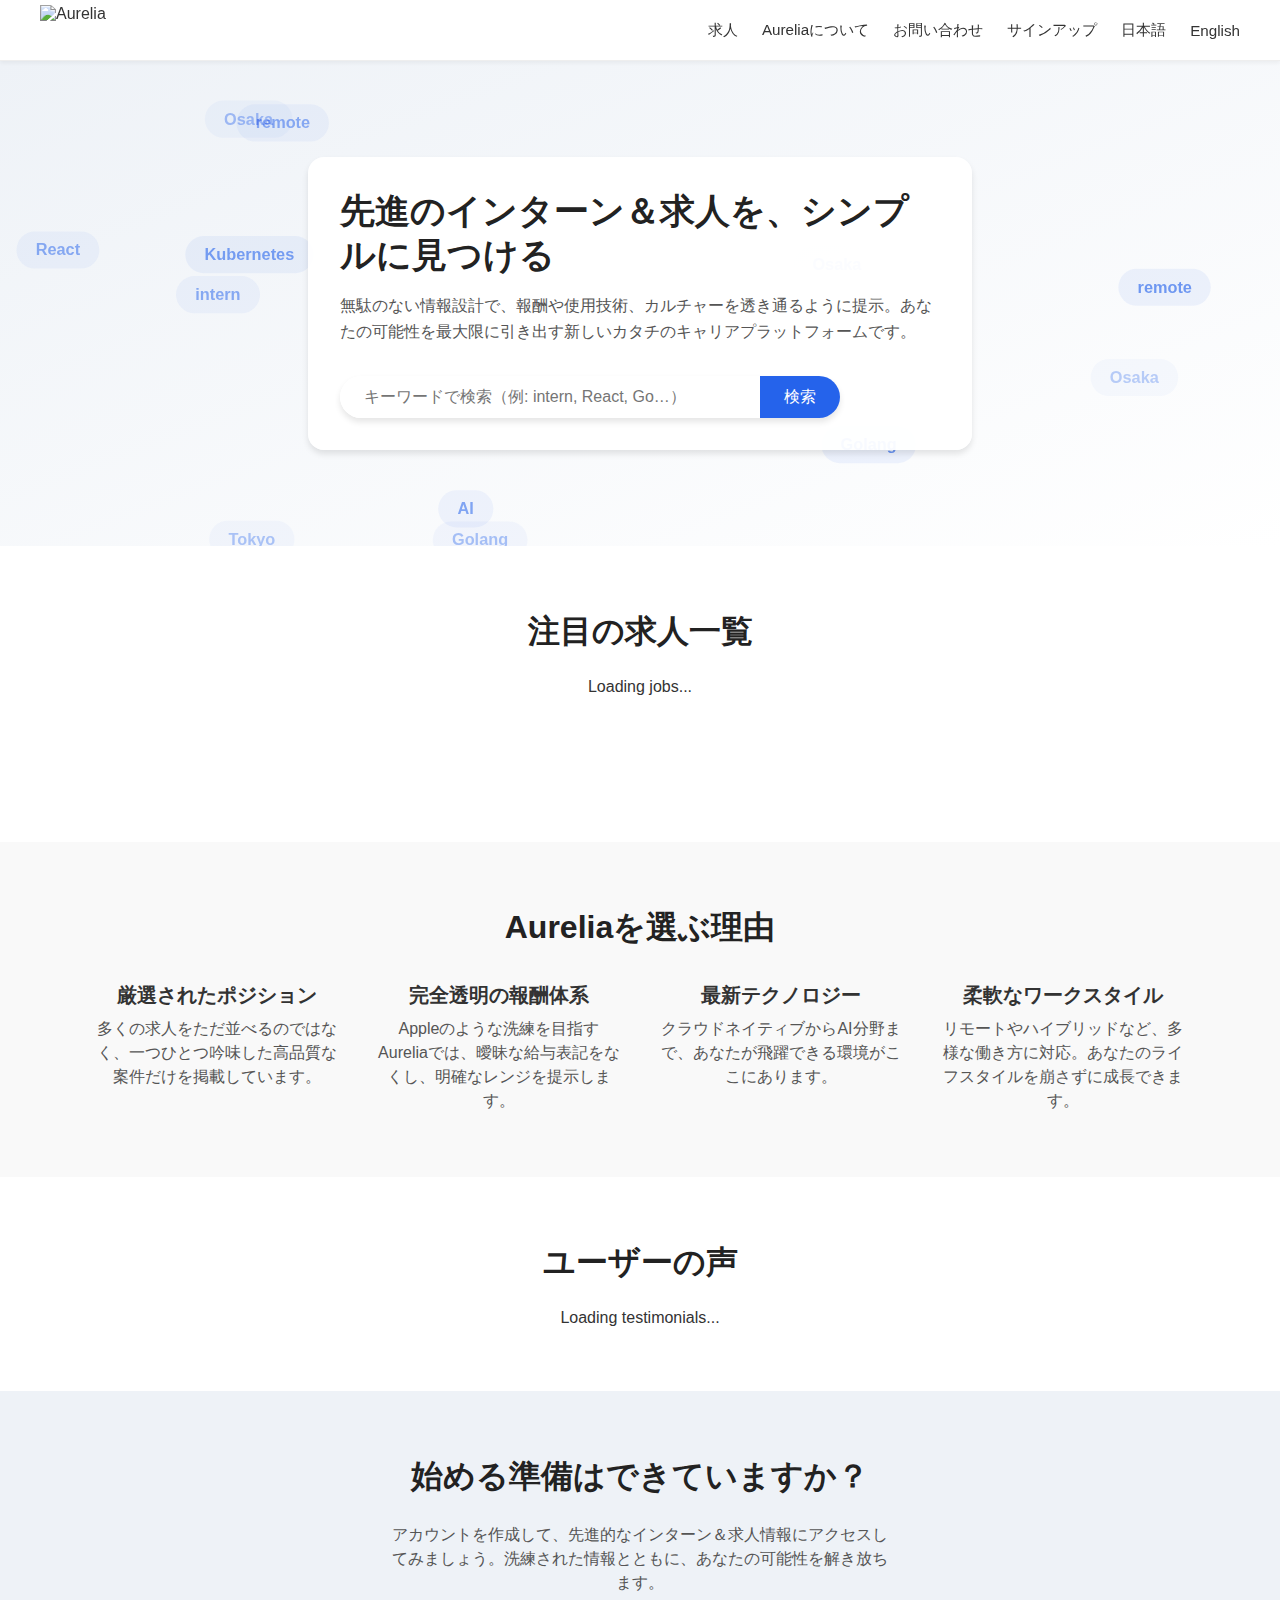
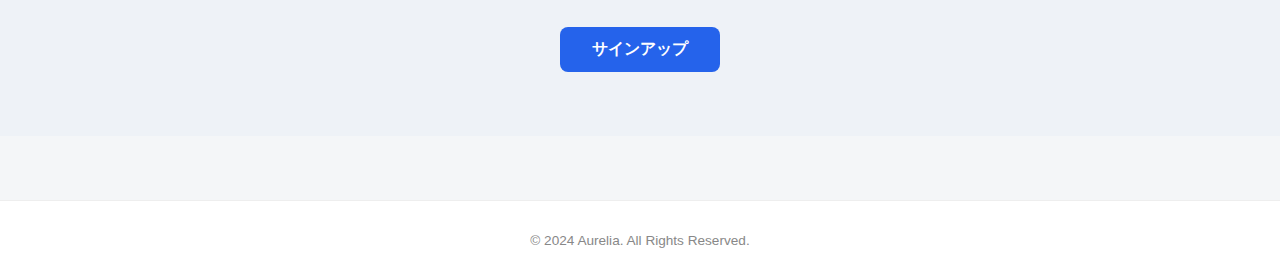
==== frontend_mock/index.html @ 220d199f "Add initial CSS, JS, and HTML files for frontend layout and functionality" ====
<!DOCTYPE html>
<html lang="ja">

<head>
  <meta charset="UTF-8" />
  <meta name="viewport" content="width=device-width, initial-scale=1.0" />
  <title>Aurelia - Tech Jobs & Internships</title>
  <style>
    body {
      margin: 0;
      font-family: 'Inter', 'Helvetica Neue', Arial, sans-serif;
      color: #333;
      background: #f4f6f8;
      overflow-x: hidden;
      position: relative;
    }

    /* Utility & Base Styles */
    a {
      color: inherit;
      text-decoration: none;
    }

    h1,
    h2,
    h3 {
      margin: 0;
    }

    p {
      margin: 0;
    }

    img {
      max-width: 100%;
      height: auto;
    }

    .container {
      max-width: 1200px;
      margin: 0 auto;
      padding: 0 1rem;
      align-items: center;
    }

    .text-center {
      text-align: center;
    }

    .mb-8 {
      margin-bottom: 2rem;
    }

    .mb-4 {
      margin-bottom: 1rem;
    }

    .mt-8 {
      margin-top: 2rem;
    }

    .mt-4 {
      margin-top: 1rem;
    }

    header {
      position: sticky;
      top: 0;
      background: #fff;
      border-bottom: 1px solid #eee;
      z-index: 50;
      box-shadow: 0 2px 4px rgba(0, 0, 0, 0.05);
    }

    .header-content {
      display: flex;
      justify-content: space-between;
      align-items: center;
      height: 60px;
    }

    .logo-section {
      display: flex;
      align-items: center;
    }

    .header-link {
      display: flex;
      align-items: center;
      text-decoration: none;
    }

    .logo {
      height: 50px;
      width: auto;
    }

    .site-name {
      font-size: 1.5rem;
      margin-left: 10px;
      color: #333;
    }

    .nav-links {
      display: flex;
      align-items: center;
    }

    .nav-links a {
      margin-left: 1.5rem;
      font-size: 0.95rem;
      font-weight: 500;
      color: #333;
      transition: color 0.3s;
    }

    .nav-links a:hover {
      color: #2563eb;
    }

    /* Hero Section */
    .hero {
      background: linear-gradient(to bottom right, #eef2f7, #ffffff);
      padding: 6rem 1rem;
      display: flex;
      flex-direction: column;
      align-items: flex-start;
      justify-content: center;
      position: relative;
      overflow: hidden;
    }

    .hero-content-box {
      background: rgba(255, 255, 255, 0.95);
      border-radius: 1rem;
      padding: 2rem;
      box-shadow: 0 4px 6px rgba(0, 0, 0, 0.1);
      position: relative;
      z-index: 10;
      max-width: 600px;
      width: 100%;
    }

    .hero-content-box h1 {
      font-size: 2.2rem;
      font-weight: 700;
      line-height: 1.25;
      color: #222;
      margin-bottom: 1rem;
    }

    .hero-content-box p {
      font-size: 1rem;
      color: #555;
      line-height: 1.6;
      margin-bottom: 2rem;
    }

    .search-bar {
      display: flex;
      border-radius: 9999px;
      overflow: hidden;
      background: #fff;
      box-shadow: 0 4px 6px rgba(0, 0, 0, 0.1);
      width: 100%;
      max-width: 500px;
    }

    .search-bar input {
      flex: 1;
      border: none;
      padding: 0.75rem 1.5rem;
      font-size: 1rem;
      outline: none;
    }

    .search-bar button {
      background: #2563eb;
      border: none;
      color: #fff;
      padding: 0 1.5rem;
      font-size: 1rem;
      cursor: pointer;
      transition: background 0.3s ease;
    }

    .search-bar button:hover {
      background: #1d4ed8;
    }

    /* Floating Keywords */
    .floating-keywords {
      position: absolute;
      top: 0;
      left: 0;
      width: 100%;
      height: 100%;
      pointer-events: none;
      overflow: hidden;
      z-index: 5;
    }

    .keyword {
      position: absolute;
      background: rgba(37, 99, 235, 0.1);
      color: #2563eb;
      padding: 0.5rem 1rem;
      border-radius: 9999px;
      font-size: 0.85rem;
      font-weight: 600;
      transition: transform 0.3s ease, opacity 0.3s ease;
      opacity: 0.4;
      mix-blend-mode: multiply;
    }

    /* Section Titles */
    .section-title {
      font-size: 2rem;
      font-weight: 700;
      margin-bottom: 1.5rem;
      color: #222;
    }

    /* Featured Jobs Section */
    .jobs-section {
      padding: 4rem 1rem;
      background: #fff;
    }

    .jobs-list {
      display: flex;
      flex-wrap: wrap;
      gap: 1.5rem;
      justify-content: center;
      min-height: 100px;
    }

    /* Job Card */
    .job-card {
      background: #f9f9f9;
      border: 1px solid #eee;
      border-radius: 0.75rem;
      padding: 1.5rem;
      width: 260px;
      /* 調整可 */
      text-align: left;
      box-shadow: 0 4px 6px rgba(0, 0, 0, 0.05);
      display: flex;
      flex-direction: column;
      transition: transform 0.3s, box-shadow 0.3s;
    }

    .job-card:hover {
      transform: translateY(-5px);
      box-shadow: 0 6px 12px rgba(0, 0, 0, 0.1);
    }

    .job-header {
      display: flex;
      align-items: center;
      margin-bottom: 1rem;
    }

    .job-logo {
      width: 48px;
      height: 48px;
      border-radius: 0.25rem;
      margin-right: 0.75rem;
    }

    .job-company {
      font-weight: 600;
      font-size: 1rem;
      color: #333;
      margin-bottom: 0.25rem;
    }

    .job-position {
      font-size: 0.9rem;
      color: #555;
      margin-bottom: 0.5rem;
    }

    .job-meta {
      font-size: 0.85rem;
      color: #666;
      margin-bottom: 0.5rem;
    }

    .job-salary {
      font-size: 0.9rem;
      font-weight: 600;
      color: #2563eb;
      margin-bottom: 1rem;
    }

    .job-tags {
      display: flex;
      flex-wrap: wrap;
      gap: 0.5rem;
      margin-bottom: 1rem;
    }

    .job-tag {
      display: inline-block;
      background: #e0e7ff;
      color: #1e3a8a;
      padding: 0.25rem 0.5rem;
      font-size: 0.75rem;
      border-radius: 0.25rem;
    }

    .job-details-btn {
      align-self: flex-start;
      background: #2563eb;
      color: #fff;
      padding: 0.5rem 1rem;
      border-radius: 0.5rem;
      font-size: 0.85rem;
      font-weight: 600;
      text-decoration: none;
      transition: background 0.3s ease;
      cursor: pointer;
    }

    .job-details-btn:hover {
      background: #1d4ed8;
    }

    /* About Section */
    .about-section {
      padding: 4rem 1rem;
      background: #f9f9f9;
    }

    .features {
      display: flex;
      flex-wrap: wrap;
      gap: 2rem;
      justify-content: center;
      margin-top: 2rem;
    }

    .feature {
      max-width: 250px;
      text-align: center;
    }

    .feature h3 {
      font-size: 1.25rem;
      font-weight: 600;
      margin-bottom: 0.5rem;
      color: #333;
    }

    .feature p {
      font-size: 1rem;
      line-height: 1.5;
      color: #555;
    }

    /* Testimonials Section */
    .testimonials-section {
      padding: 4rem 1rem;
      background: #fff;
    }

    .testimonials-list {
      display: flex;
      flex-direction: column;
      gap: 2rem;
      max-width: 700px;
      margin: 0 auto;
    }

    .testimonial {
      background: #f9f9f9;
      border: 1px solid #eee;
      border-radius: 0.75rem;
      padding: 2rem;
      box-shadow: 0 4px 6px rgba(0, 0, 0, 0.05);
      transition: box-shadow 0.3s;
    }

    .testimonial:hover {
      box-shadow: 0 6px 12px rgba(0, 0, 0, 0.1);
    }

    .testimonial p {
      font-size: 1rem;
      line-height: 1.5;
      color: #555;
      margin-bottom: 1rem;
    }

    .testimonial h4 {
      font-size: 0.95rem;
      font-weight: 600;
      color: #333;
    }

    /* CTA Section */
    .cta-section {
      padding: 4rem 1rem;
      text-align: center;
      background: #eef2f7;
    }

    .cta-section p {
      font-size: 1rem;
      color: #555;
      max-width: 500px;
      margin: 1rem auto;
      line-height: 1.5;
    }

    .cta-button {
      display: inline-block;
      background: #2563eb;
      color: #fff;
      padding: 0.75rem 2rem;
      border-radius: 0.5rem;
      font-size: 1rem;
      font-weight: 600;
      text-decoration: none;
      transition: background 0.3s ease;
      margin-top: 1rem;
    }

    .cta-button:hover {
      background: #1d4ed8;
    }

    /* Footer */
    footer {
      border-top: 1px solid #eee;
      padding: 2rem 1rem;
      text-align: center;
      font-size: 0.85rem;
      color: #888;
      background: #fff;
      margin-top: 4rem;
    }

    /* Responsive */
    @media (max-width: 768px) {
      .hero-content-box h1 {
        font-size: 1.75rem;
      }

      .hero-content-box p {
        font-size: 0.95rem;
      }

      .nav-links a {
        margin-left: 1rem;
        font-size: 0.9rem;
      }

      .features {
        flex-direction: column;
        align-items: center;
      }

      .search-bar {
        max-width: 100%;
      }

      .job-card {
        width: 100%;
        max-width: 400px;
      }
    }

    @media (max-width: 600px) {
      .nav-links a {
        margin-left: 0.75rem;
        font-size: 0.85rem;
      }

      .cta-button {
        padding: 0.6rem 1.5rem;
      }
    }
  </style>
  <!-- htmx -->
  <script src="https://unpkg.com/htmx.org@1.9.2"></script>
</head>

<body>
  <header>
    <div class="header-content container">
      <div class="logo-section">
        <a href="/" class="header-link">
          <img src="/static/horizontal_aurelia_logo.svg" alt="Aurelia" class="logo" />
        </a>
      </div>
      <nav class="nav-links">
        <!-- 下記 ID は言語切り替えスクリプトでテキスト書き換え対象 -->
        <a id="nav-jobs" href="/jobs"></a>
        <a id="nav-about" href="/about"></a>
        <a id="nav-contact" href="/contact"></a>
        <a id="nav-signup" href="/signup"></a>
        <!-- 簡易言語切り替え: JS でURLを書き換え、ページリロード -->
        <a href="javascript:void(0)" onclick="switchLang('ja')">日本語</a>
        <a href="javascript:void(0)" onclick="switchLang('en')">English</a>
      </nav>
    </div>
  </header>

  <section class="hero">
    <div class="floating-keywords" id="floating-keywords">
      <!-- キーワードはJSで動的に追加 -->
    </div>
    <div class="container">
      <div class="hero-content-box">
        <h1 id="hero-title"></h1>
        <p id="hero-desc"></p>
        <div class="search-bar">
          <input id="search-bar-input" type="text" placeholder="" />
          <button id="search-bar-button"></button>
        </div>
      </div>
    </div>
  </section>

  <section class="jobs-section" id="jobs">
    <div class="container">
      <h2 id="jobs-section-title" class="section-title text-center mb-8"></h2>
      <!-- ここでモックの求人データを読み込む想定 -->
      <div hx-get="/featured_jobs" hx-trigger="load" hx-target="#jobs-list" hx-swap="innerHTML">
        <div id="jobs-list" class="jobs-list">
          <div class="text-sm text-gray-500">Loading jobs...</div>
        </div>
      </div>
    </div>
  </section>

  <section class="about-section" id="about">
    <div class="container text-center">
      <h2 id="about-section-title" class="section-title"></h2>
      <div class="features">
        <div class="feature">
          <h3 id="feature1-title"></h3>
          <p id="feature1-desc"></p>
        </div>
        <div class="feature">
          <h3 id="feature2-title"></h3>
          <p id="feature2-desc"></p>
        </div>
        <div class="feature">
          <h3 id="feature3-title"></h3>
          <p id="feature3-desc"></p>
        </div>
        <div class="feature">
          <h3 id="feature4-title"></h3>
          <p id="feature4-desc"></p>
        </div>
      </div>
    </div>
  </section>

  <section class="testimonials-section">
    <div class="container">
      <h2 id="testimonial-section-title" class="section-title text-center mb-8"></h2>
      <div hx-get="/testimonials" hx-trigger="load" hx-target="#testimonials-list" hx-swap="innerHTML"
        class="text-center">
        <div id="testimonials-list" class="testimonials-list">
          <div class="text-sm text-gray-500">Loading testimonials...</div>
        </div>
      </div>
    </div>
  </section>

  <section class="cta-section" id="contact">
    <div class="container">
      <h2 id="cta-section-title" class="section-title"></h2>
      <p id="cta-section-desc"></p>
      <a id="cta-section-button" href="#" class="cta-button"></a>
    </div>
  </section>

  <footer>
    <span id="footer-text"></span>
  </footer>

  <!-- =========================
       Mock server responses
       ========================= -->
  <div style="display:none;">
    <!-- Featured Jobs Template (/featured_jobs) -->
    <template id="featured_jobs_template">
      <!-- 10個のモック求人カード -->
      <div class="job-card">
        <div class="job-header">
          <img class="job-logo" src="https://cdn.jsdelivr.net/gh/devicons/devicon/icons/go/go-original.svg"
            alt="Go Dev Inc." />
          <div>
            <div class="job-company">Go Dev Inc.</div>
            <div class="job-position">Backend Engineer (intern)</div>
          </div>
        </div>
        <div class="job-meta">東京 / リモート可</div>
        <div class="job-salary">年収 300〜400万円</div>
        <div class="job-tags">
          <span class="job-tag">Golang</span>
          <span class="job-tag">Docker</span>
          <span class="job-tag">REST API</span>
        </div>
        <a href="#" class="job-details-btn">View Details</a>
      </div>

      <div class="job-card">
        <div class="job-header">
          <img class="job-logo" src="https://www.vectorlogo.zone/logos/javascript/javascript-icon.svg" alt="JS Works" />
          <div>
            <div class="job-company">JS Works</div>
            <div class="job-position">Full Stack Engineer</div>
          </div>
        </div>
        <div class="job-meta">大阪 / ハイブリッド</div>
        <div class="job-salary">年収 400〜600万円</div>
        <div class="job-tags">
          <span class="job-tag">React</span>
          <span class="job-tag">Node.js</span>
          <span class="job-tag">AWS</span>
        </div>
        <a href="#" class="job-details-btn">View Details</a>
      </div>

      <div class="job-card">
        <div class="job-header">
          <img class="job-logo" src="https://www.vectorlogo.zone/logos/python/python-icon.svg" alt="PyBrains" />
          <div>
            <div class="job-company">PyBrains</div>
            <div class="job-position">Data Scientist (intern)</div>
          </div>
        </div>
        <div class="job-meta">リモートのみ</div>
        <div class="job-salary">月給 20〜30万円</div>
        <div class="job-tags">
          <span class="job-tag">Python</span>
          <span class="job-tag">Machine Learning</span>
          <span class="job-tag">SQL</span>
        </div>
        <a href="#" class="job-details-btn">View Details</a>
      </div>

      <div class="job-card">
        <div class="job-header">
          <img class="job-logo" src="https://www.vectorlogo.zone/logos/vuejs/vuejs-icon.svg" alt="Vue Frontier" />
          <div>
            <div class="job-company">Vue Frontier</div>
            <div class="job-position">Frontend Developer</div>
          </div>
        </div>
        <div class="job-meta">名古屋 / リモート応相談</div>
        <div class="job-salary">年収 350〜500万円</div>
        <div class="job-tags">
          <span class="job-tag">Vue.js</span>
          <span class="job-tag">TypeScript</span>
          <span class="job-tag">UI/UX</span>
        </div>
        <a href="#" class="job-details-btn">View Details</a>
      </div>

      <div class="job-card">
        <div class="job-header">
          <img class="job-logo" src="https://www.vectorlogo.zone/logos/kubernetes/kubernetes-icon.svg" alt="CloudOps" />
          <div>
            <div class="job-company">CloudOps</div>
            <div class="job-position">DevOps Engineer</div>
          </div>
        </div>
        <div class="job-meta">福岡 / フルリモート可</div>
        <div class="job-salary">年収 500〜800万円</div>
        <div class="job-tags">
          <span class="job-tag">Kubernetes</span>
          <span class="job-tag">CI/CD</span>
          <span class="job-tag">GCP</span>
        </div>
        <a href="#" class="job-details-btn">View Details</a>
      </div>

      <!-- 追加の5つ -->
      <div class="job-card">
        <div class="job-header">
          <img class="job-logo" src="https://www.vectorlogo.zone/logos/apple/apple-icon.svg" alt="Apple Seeds" />
          <div>
            <div class="job-company">Apple Seeds</div>
            <div class="job-position">Mobile App Developer (intern)</div>
          </div>
        </div>
        <div class="job-meta">東京 / ハイブリッド</div>
        <div class="job-salary">月給 25〜35万円</div>
        <div class="job-tags">
          <span class="job-tag">Swift</span>
          <span class="job-tag">iOS</span>
          <span class="job-tag">UI/UX</span>
        </div>
        <a href="#" class="job-details-btn">View Details</a>
      </div>

      <div class="job-card">
        <div class="job-header">
          <img class="job-logo" src="https://www.vectorlogo.zone/logos/amazon_aws/amazon_aws-icon.svg"
            alt="LambdaSoft" />
          <div>
            <div class="job-company">LambdaSoft</div>
            <div class="job-position">Serverless Engineer</div>
          </div>
        </div>
        <div class="job-meta">札幌 / リモート応相談</div>
        <div class="job-salary">年収 400〜700万円</div>
        <div class="job-tags">
          <span class="job-tag">AWS Lambda</span>
          <span class="job-tag">Node.js</span>
          <span class="job-tag">DynamoDB</span>
        </div>
        <a href="#" class="job-details-btn">View Details</a>
      </div>

      <div class="job-card">
        <div class="job-header">
          <img class="job-logo" src="https://www.vectorlogo.zone/logos/mongodb/mongodb-icon.svg" alt="DataNest" />
          <div>
            <div class="job-company">DataNest</div>
            <div class="job-position">Database Administrator (intern)</div>
          </div>
        </div>
        <div class="job-meta">リモートのみ</div>
        <div class="job-salary">月給 18〜28万円</div>
        <div class="job-tags">
          <span class="job-tag">MongoDB</span>
          <span class="job-tag">Database</span>
          <span class="job-tag">Performance Tuning</span>
        </div>
        <a href="#" class="job-details-btn">View Details</a>
      </div>

      <div class="job-card">
        <div class="job-header">
          <img class="job-logo" src="https://www.vectorlogo.zone/logos/djangoproject/djangoproject-icon.svg"
            alt="Django Express" />
          <div>
            <div class="job-company">Django Express</div>
            <div class="job-position">Full Stack Engineer (intern)</div>
          </div>
        </div>
        <div class="job-meta">横浜 / リモート可</div>
        <div class="job-salary">月給 22〜32万円</div>
        <div class="job-tags">
          <span class="job-tag">Django</span>
          <span class="job-tag">Python</span>
          <span class="job-tag">SQL</span>
        </div>
        <a href="#" class="job-details-btn">View Details</a>
      </div>

      <div class="job-card">
        <div class="job-header">
          <img class="job-logo" src="https://www.vectorlogo.zone/logos/reactjs/reactjs-icon.svg" alt="React Corp" />
          <div>
            <div class="job-company">React Corp</div>
            <div class="job-position">Frontend Engineer</div>
          </div>
        </div>
        <div class="job-meta">神戸 / リモート可</div>
        <div class="job-salary">年収 450〜650万円</div>
        <div class="job-tags">
          <span class="job-tag">React</span>
          <span class="job-tag">TypeScript</span>
          <span class="job-tag">UI/UX</span>
        </div>
        <a href="#" class="job-details-btn">View Details</a>
      </div>
    </template>

    <!-- Testimonials Template (/testimonials) -->
    <template id="testimonials_template">
      <div class="testimonial">
        <p>“Aurelia connected me with a company that truly values engineers. No hidden details, just clarity. I love
          it.”</p>
        <h4>— A. Watanabe, intern</h4>
      </div>
      <div class="testimonial">
        <p>“This platform is so refreshing. Salary ranges, skill demands—everything is transparent and concise.”</p>
        <h4>— M. Hashimoto, Full Stack Dev</h4>
      </div>
    </template>
  </div>

  <!-- =========================
       Floating Keywords Script
       ========================= -->
  <script>
    document.addEventListener('DOMContentLoaded', () => {
      const keywords = [
        "Tokyo", "Osaka", "remote", "React", "Golang",
        "Python", "Kubernetes", "AI", "cloud", "AWS",
        "intern", "full-time"
      ];
      const floatingKeywordsContainer = document.getElementById('floating-keywords');
      const numKeywords = 12; // Number of floating keywords
      const keywordElements = [];

      // Create keyword elements
      for (let i = 0; i < numKeywords; i++) {
        const keyword = keywords[Math.floor(Math.random() * keywords.length)];
        const elem = document.createElement('div');
        elem.classList.add('keyword');
        elem.textContent = keyword;
        floatingKeywordsContainer.appendChild(elem);
        keywordElements.push(elem);
      }

      // Initialize positions
      keywordElements.forEach(elem => {
        elem.style.top = `${Math.random() * 100}%`;
        elem.style.left = `${Math.random() * 100}%`;
        elem.style.opacity = 0.4;
      });

      let mouseX = window.innerWidth / 2;
      let mouseY = window.innerHeight / 2;

      document.addEventListener('mousemove', (e) => {
        mouseX = e.clientX;
        mouseY = e.clientY;
      });

      function animate() {
        keywordElements.forEach((elem, index) => {
          const speed = (index + 1) * 0.7;
          const targetX = mouseX + (Math.random() - 0.5) * 150;
          const targetY = mouseY + (Math.random() - 0.5) * 150;
          const currentX = parseFloat(elem.style.left);
          const currentY = parseFloat(elem.style.top);
          const newX = currentX + (targetX / window.innerWidth * 100 - currentX) * 0.05 * speed;
          const newY = currentY + (targetY / window.innerHeight * 100 - currentY) * 0.05 * speed;

          elem.style.transform = `translate(${newX}%, ${newY}%) scale(1.2)`;
          elem.style.opacity = 0.3 + Math.random() * 0.4;
        });
        requestAnimationFrame(animate);
      }

      animate();
    });
  </script>

  <!-- =========================
       htmx Mock Response Script
       ========================= -->
  <script>
    document.addEventListener('htmx:afterRequest', (e) => {
      const url = e.detail.requestConfig.path;
      if (url === '/featured_jobs') {
        e.detail.target.innerHTML = document.querySelector('#featured_jobs_template').innerHTML;
      }
      if (url === '/testimonials') {
        e.detail.target.innerHTML = document.querySelector('#testimonials_template').innerHTML;
      }
    });
  </script>

  <!-- =========================
       Language Toggle Script
       ========================= -->
  <script>
    // 簡易的に日本語と英語の文言を用意
    const translations = {
      ja: {
        nav_jobs: "求人",
        nav_about: "Aureliaについて",
        nav_contact: "お問い合わせ",
        nav_signup: "サインアップ",

        hero_title: "先進のインターン＆求人を、シンプルに見つける",
        hero_desc: "無駄のない情報設計で、報酬や使用技術、カルチャーを透き通るように提示。あなたの可能性を最大限に引き出す新しいカタチのキャリアプラットフォームです。",
        search_placeholder: "キーワードで検索（例: intern, React, Go…）",
        search_button: "検索",

        jobs_section_title: "注目の求人一覧",

        about_section_title: "Aureliaを選ぶ理由",
        feature1_title: "厳選されたポジション",
        feature1_desc: "多くの求人をただ並べるのではなく、一つひとつ吟味した高品質な案件だけを掲載しています。",
        feature2_title: "完全透明の報酬体系",
        feature2_desc: "Appleのような洗練を目指すAureliaでは、曖昧な給与表記をなくし、明確なレンジを提示します。",
        feature3_title: "最新テクノロジー",
        feature3_desc: "クラウドネイティブからAI分野まで、あなたが飛躍できる環境がここにあります。",
        feature4_title: "柔軟なワークスタイル",
        feature4_desc: "リモートやハイブリッドなど、多様な働き方に対応。あなたのライフスタイルを崩さずに成長できます。",

        testimonial_section_title: "ユーザーの声",

        cta_section_title: "始める準備はできていますか？",
        cta_section_desc: "アカウントを作成して、先進的なインターン＆求人情報にアクセスしてみましょう。洗練された情報とともに、あなたの可能性を解き放ちます。",
        cta_section_button: "サインアップ",

        footer_text: "© 2024 Aurelia. All Rights Reserved."
      },

      en: {
        nav_jobs: "Jobs",
        nav_about: "About Aurelia",
        nav_contact: "Contact",
        nav_signup: "Sign Up",

        hero_title: "Discover Premier Internships & Jobs Effortlessly",
        hero_desc: "Experience a polished platform that showcases compensation, tech stacks, and culture with absolute clarity—unlock your true potential with Aurelia.",
        search_placeholder: "Search by keyword (e.g. intern, React, Go...)",
        search_button: "Search",

        jobs_section_title: "Featured Job Postings",

        about_section_title: "Why Choose Aurelia",
        feature1_title: "Handpicked Positions",
        feature1_desc: "We don't just pile up listings; we carefully curate high-quality roles that matter for engineers.",
        feature2_title: "Transparent Pay Ranges",
        feature2_desc: "We value clarity—no vague numbers, just honest salary info so you can plan your next move confidently.",
        feature3_title: "Cutting-Edge Tech",
        feature3_desc: "From cloud-native to AI, explore opportunities where you can truly excel in the latest technologies.",
        feature4_title: "Flexible Workstyles",
        feature4_desc: "Remote, hybrid, or on-site—Aurelia supports the lifestyle you choose without compromising growth.",

        testimonial_section_title: "What Our Users Say",

        cta_section_title: "Ready to Begin?",
        cta_section_desc: "Create an account and tap into pioneering internships & jobs that open new doors. Experience streamlined info that empowers your career leap.",
        cta_section_button: "Sign Up",

        footer_text: "© 2024 Aurelia. All Rights Reserved."
      }
    };

    // 言語切り替え処理
    function applyTranslations(lang) {
      const t = translations[lang] || translations.ja;

      // Header Nav
      document.getElementById('nav-jobs').textContent = t.nav_jobs;
      document.getElementById('nav-about').textContent = t.nav_about;
      document.getElementById('nav-contact').textContent = t.nav_contact;
      document.getElementById('nav-signup').textContent = t.nav_signup;

      // Hero
      document.getElementById('hero-title').textContent = t.hero_title;
      document.getElementById('hero-desc').textContent = t.hero_desc;
      document.getElementById('search-bar-input').placeholder = t.search_placeholder;
      document.getElementById('search-bar-button').textContent = t.search_button;

      // Jobs
      document.getElementById('jobs-section-title').textContent = t.jobs_section_title;

      // About
      document.getElementById('about-section-title').textContent = t.about_section_title;
      document.getElementById('feature1-title').textContent = t.feature1_title;
      document.getElementById('feature1-desc').textContent = t.feature1_desc;
      document.getElementById('feature2-title').textContent = t.feature2_title;
      document.getElementById('feature2-desc').textContent = t.feature2_desc;
      document.getElementById('feature3-title').textContent = t.feature3_title;
      document.getElementById('feature3-desc').textContent = t.feature3_desc;
      document.getElementById('feature4-title').textContent = t.feature4_title;
      document.getElementById('feature4-desc').textContent = t.feature4_desc;

      // Testimonials
      document.getElementById('testimonial-section-title').textContent = t.testimonial_section_title;

      // CTA
      document.getElementById('cta-section-title').textContent = t.cta_section_title;
      document.getElementById('cta-section-desc').textContent = t.cta_section_desc;
      document.getElementById('cta-section-button').textContent = t.cta_section_button;

      // Footer
      document.getElementById('footer-text').textContent = t.footer_text;
    }

    // URLパラメータから lang を取得し、未指定なら ja
    function getLangFromQuery() {
      const params = new URLSearchParams(window.location.search);
      return params.get('lang') || 'ja';
    }

    // 言語スイッチャ
    function switchLang(lang) {
      const url = new URL(window.location);
      url.searchParams.set('lang', lang);
      window.location = url.toString(); // 再読み込み
    }

    document.addEventListener('DOMContentLoaded', () => {
      const currentLang = getLangFromQuery();
      applyTranslations(currentLang);
    });
  </script>
</body>

</html>
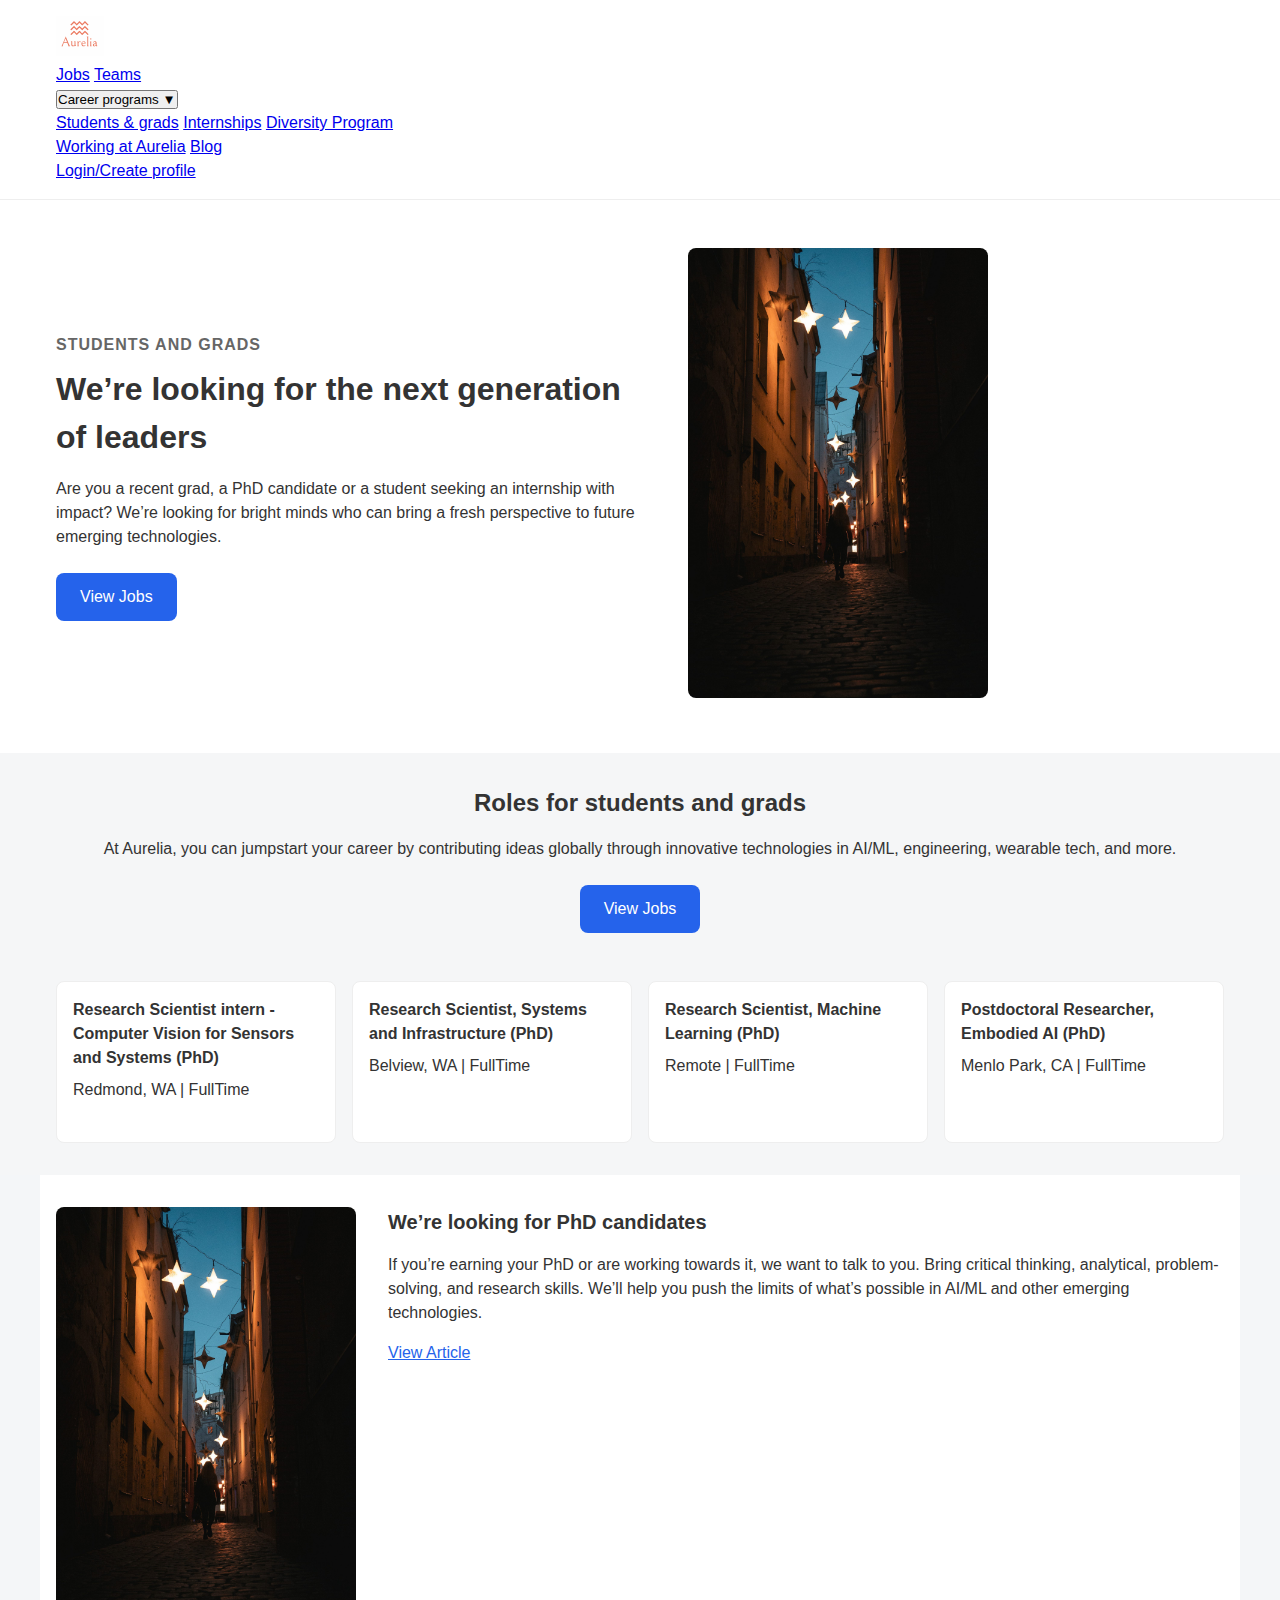
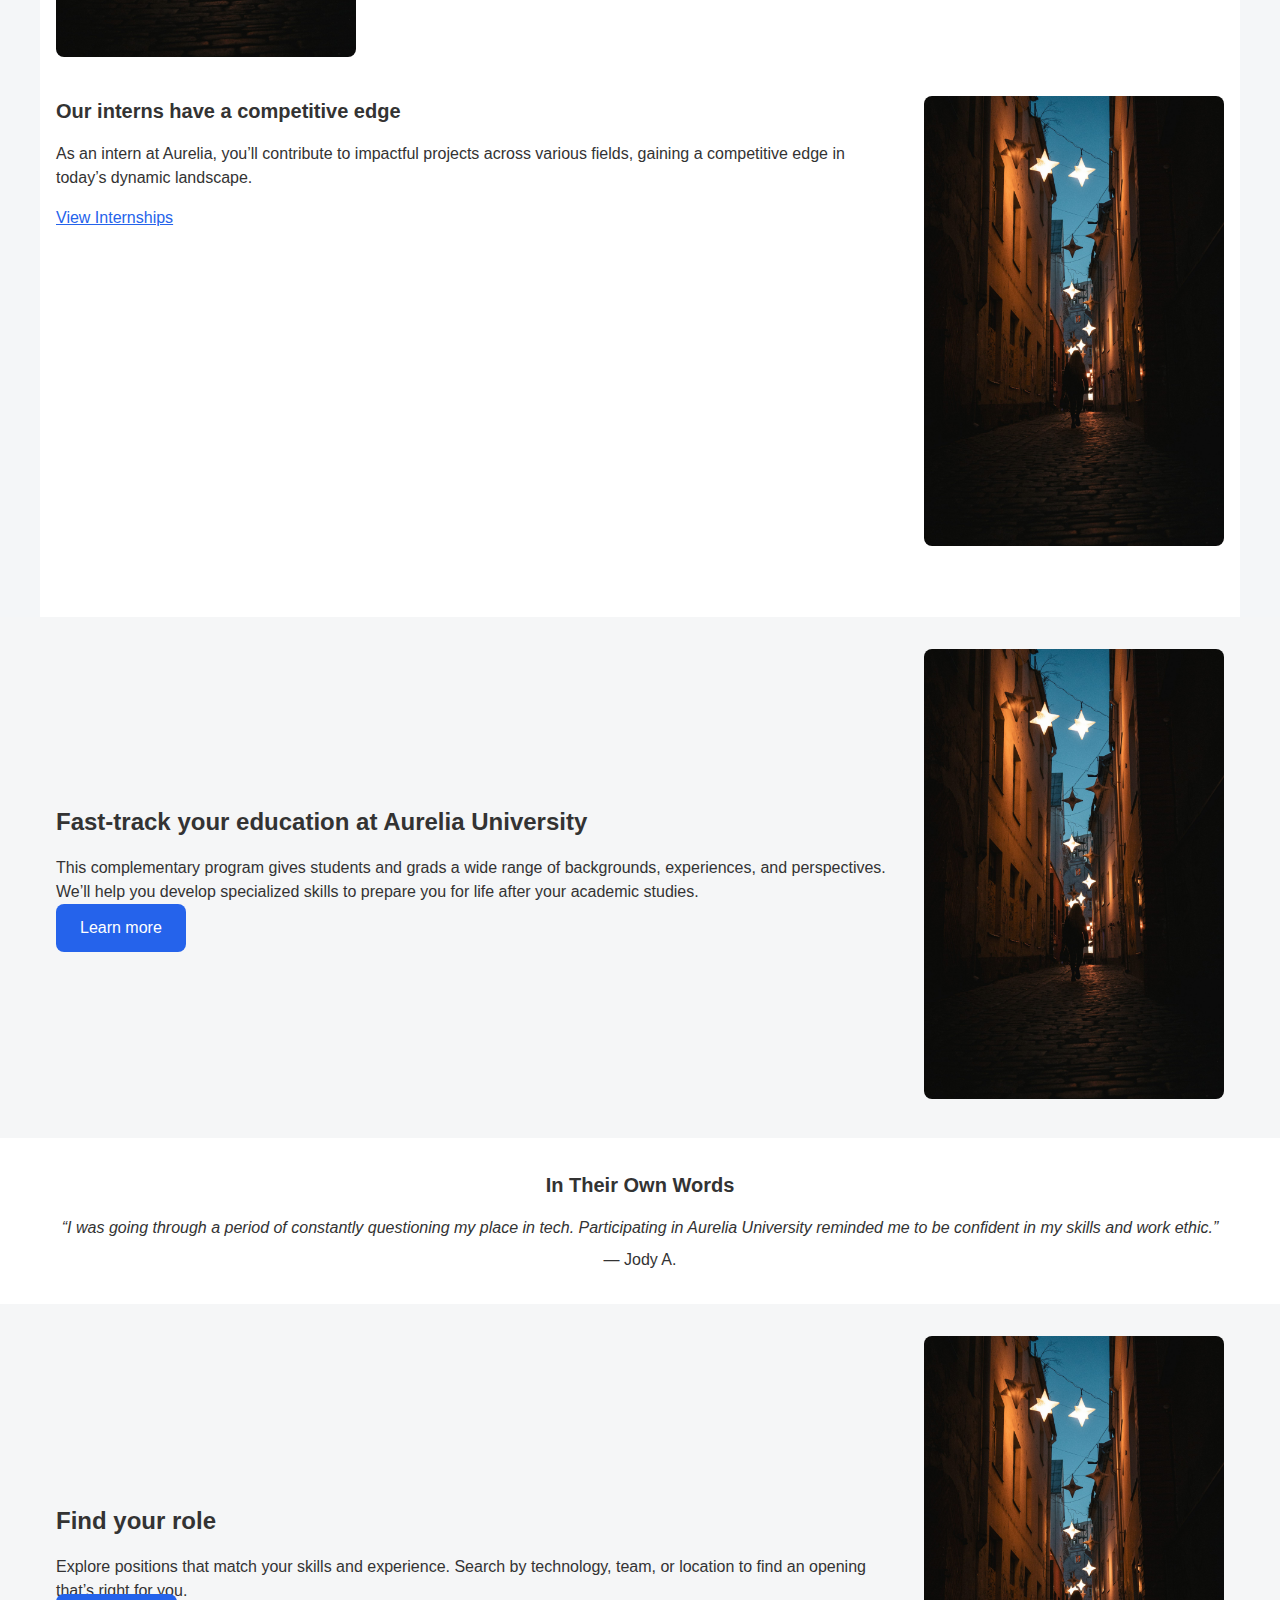
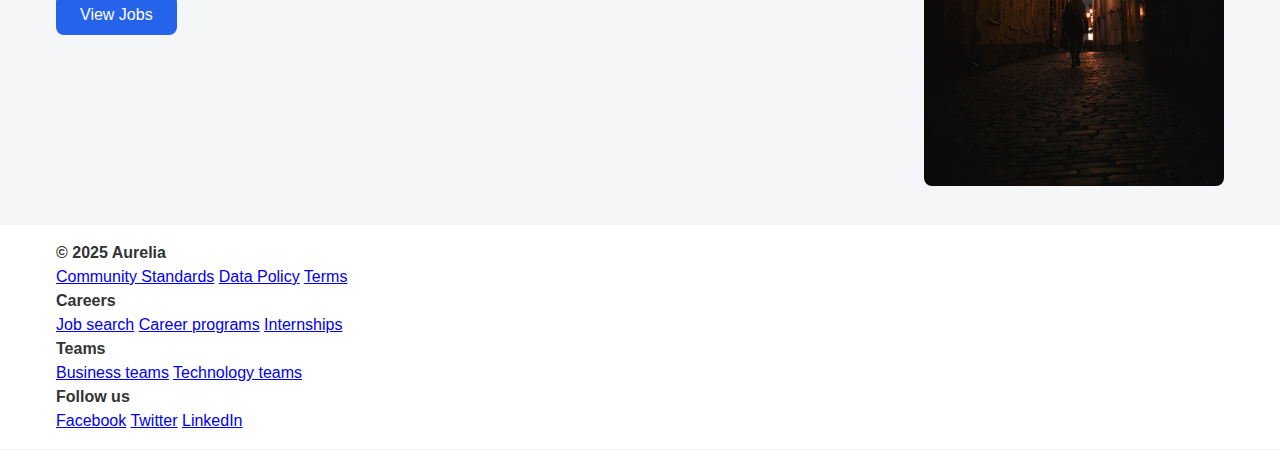
==== commit bbf1bb5d: "uhhh" ====
--- a/frontend_mock/index.html
+++ b/frontend_mock/index.html
@@ -3,998 +3,205 @@
 
 <head>
   <meta charset="UTF-8" />
+  <title>Aurelia - Home</title>
   <meta name="viewport" content="width=device-width, initial-scale=1.0" />
-  <title>Aurelia - Tech Jobs & Internships</title>
-  <style>
-    body {
-      margin: 0;
-      font-family: 'Inter', 'Helvetica Neue', Arial, sans-serif;
-      color: #333;
-      background: #f4f6f8;
-      overflow-x: hidden;
-      position: relative;
-    }
-
-    /* Utility & Base Styles */
-    a {
-      color: inherit;
-      text-decoration: none;
-    }
-
-    h1,
-    h2,
-    h3 {
-      margin: 0;
-    }
-
-    p {
-      margin: 0;
-    }
-
-    img {
-      max-width: 100%;
-      height: auto;
-    }
-
-    .container {
-      max-width: 1200px;
-      margin: 0 auto;
-      padding: 0 1rem;
-      align-items: center;
-    }
-
-    .text-center {
-      text-align: center;
-    }
-
-    .mb-8 {
-      margin-bottom: 2rem;
-    }
-
-    .mb-4 {
-      margin-bottom: 1rem;
-    }
-
-    .mt-8 {
-      margin-top: 2rem;
-    }
-
-    .mt-4 {
-      margin-top: 1rem;
-    }
-
-    header {
-      position: sticky;
-      top: 0;
-      background: #fff;
-      border-bottom: 1px solid #eee;
-      z-index: 50;
-      box-shadow: 0 2px 4px rgba(0, 0, 0, 0.05);
-    }
-
-    .header-content {
-      display: flex;
-      justify-content: space-between;
-      align-items: center;
-      height: 60px;
-    }
-
-    .logo-section {
-      display: flex;
-      align-items: center;
-    }
-
-    .header-link {
-      display: flex;
-      align-items: center;
-      text-decoration: none;
-    }
-
-    .logo {
-      height: 50px;
-      width: auto;
-    }
-
-    .site-name {
-      font-size: 1.5rem;
-      margin-left: 10px;
-      color: #333;
-    }
-
-    .nav-links {
-      display: flex;
-      align-items: center;
-    }
-
-    .nav-links a {
-      margin-left: 1.5rem;
-      font-size: 0.95rem;
-      font-weight: 500;
-      color: #333;
-      transition: color 0.3s;
-    }
-
-    .nav-links a:hover {
-      color: #2563eb;
-    }
-
-    /* Hero Section */
-    .hero {
-      background: linear-gradient(to bottom right, #eef2f7, #ffffff);
-      padding: 6rem 1rem;
-      display: flex;
-      flex-direction: column;
-      align-items: flex-start;
-      justify-content: center;
-      position: relative;
-      overflow: hidden;
-    }
-
-    .hero-content-box {
-      background: rgba(255, 255, 255, 0.95);
-      border-radius: 1rem;
-      padding: 2rem;
-      box-shadow: 0 4px 6px rgba(0, 0, 0, 0.1);
-      position: relative;
-      z-index: 10;
-      max-width: 600px;
-      width: 100%;
-    }
-
-    .hero-content-box h1 {
-      font-size: 2.2rem;
-      font-weight: 700;
-      line-height: 1.25;
-      color: #222;
-      margin-bottom: 1rem;
-    }
-
-    .hero-content-box p {
-      font-size: 1rem;
-      color: #555;
-      line-height: 1.6;
-      margin-bottom: 2rem;
-    }
-
-    .search-bar {
-      display: flex;
-      border-radius: 9999px;
-      overflow: hidden;
-      background: #fff;
-      box-shadow: 0 4px 6px rgba(0, 0, 0, 0.1);
-      width: 100%;
-      max-width: 500px;
-    }
-
-    .search-bar input {
-      flex: 1;
-      border: none;
-      padding: 0.75rem 1.5rem;
-      font-size: 1rem;
-      outline: none;
-    }
-
-    .search-bar button {
-      background: #2563eb;
-      border: none;
-      color: #fff;
-      padding: 0 1.5rem;
-      font-size: 1rem;
-      cursor: pointer;
-      transition: background 0.3s ease;
-    }
-
-    .search-bar button:hover {
-      background: #1d4ed8;
-    }
-
-    /* Floating Keywords */
-    .floating-keywords {
-      position: absolute;
-      top: 0;
-      left: 0;
-      width: 100%;
-      height: 100%;
-      pointer-events: none;
-      overflow: hidden;
-      z-index: 5;
-    }
-
-    .keyword {
-      position: absolute;
-      background: rgba(37, 99, 235, 0.1);
-      color: #2563eb;
-      padding: 0.5rem 1rem;
-      border-radius: 9999px;
-      font-size: 0.85rem;
-      font-weight: 600;
-      transition: transform 0.3s ease, opacity 0.3s ease;
-      opacity: 0.4;
-      mix-blend-mode: multiply;
-    }
-
-    /* Section Titles */
-    .section-title {
-      font-size: 2rem;
-      font-weight: 700;
-      margin-bottom: 1.5rem;
-      color: #222;
-    }
-
-    /* Featured Jobs Section */
-    .jobs-section {
-      padding: 4rem 1rem;
-      background: #fff;
-    }
-
-    .jobs-list {
-      display: flex;
-      flex-wrap: wrap;
-      gap: 1.5rem;
-      justify-content: center;
-      min-height: 100px;
-    }
-
-    /* Job Card */
-    .job-card {
-      background: #f9f9f9;
-      border: 1px solid #eee;
-      border-radius: 0.75rem;
-      padding: 1.5rem;
-      width: 260px;
-      /* 調整可 */
-      text-align: left;
-      box-shadow: 0 4px 6px rgba(0, 0, 0, 0.05);
-      display: flex;
-      flex-direction: column;
-      transition: transform 0.3s, box-shadow 0.3s;
-    }
-
-    .job-card:hover {
-      transform: translateY(-5px);
-      box-shadow: 0 6px 12px rgba(0, 0, 0, 0.1);
-    }
-
-    .job-header {
-      display: flex;
-      align-items: center;
-      margin-bottom: 1rem;
-    }
-
-    .job-logo {
-      width: 48px;
-      height: 48px;
-      border-radius: 0.25rem;
-      margin-right: 0.75rem;
-    }
-
-    .job-company {
-      font-weight: 600;
-      font-size: 1rem;
-      color: #333;
-      margin-bottom: 0.25rem;
-    }
-
-    .job-position {
-      font-size: 0.9rem;
-      color: #555;
-      margin-bottom: 0.5rem;
-    }
-
-    .job-meta {
-      font-size: 0.85rem;
-      color: #666;
-      margin-bottom: 0.5rem;
-    }
-
-    .job-salary {
-      font-size: 0.9rem;
-      font-weight: 600;
-      color: #2563eb;
-      margin-bottom: 1rem;
-    }
-
-    .job-tags {
-      display: flex;
-      flex-wrap: wrap;
-      gap: 0.5rem;
-      margin-bottom: 1rem;
-    }
-
-    .job-tag {
-      display: inline-block;
-      background: #e0e7ff;
-      color: #1e3a8a;
-      padding: 0.25rem 0.5rem;
-      font-size: 0.75rem;
-      border-radius: 0.25rem;
-    }
-
-    .job-details-btn {
-      align-self: flex-start;
-      background: #2563eb;
-      color: #fff;
-      padding: 0.5rem 1rem;
-      border-radius: 0.5rem;
-      font-size: 0.85rem;
-      font-weight: 600;
-      text-decoration: none;
-      transition: background 0.3s ease;
-      cursor: pointer;
-    }
-
-    .job-details-btn:hover {
-      background: #1d4ed8;
-    }
-
-    /* About Section */
-    .about-section {
-      padding: 4rem 1rem;
-      background: #f9f9f9;
-    }
-
-    .features {
-      display: flex;
-      flex-wrap: wrap;
-      gap: 2rem;
-      justify-content: center;
-      margin-top: 2rem;
-    }
-
-    .feature {
-      max-width: 250px;
-      text-align: center;
-    }
-
-    .feature h3 {
-      font-size: 1.25rem;
-      font-weight: 600;
-      margin-bottom: 0.5rem;
-      color: #333;
-    }
-
-    .feature p {
-      font-size: 1rem;
-      line-height: 1.5;
-      color: #555;
-    }
-
-    /* Testimonials Section */
-    .testimonials-section {
-      padding: 4rem 1rem;
-      background: #fff;
-    }
-
-    .testimonials-list {
-      display: flex;
-      flex-direction: column;
-      gap: 2rem;
-      max-width: 700px;
-      margin: 0 auto;
-    }
-
-    .testimonial {
-      background: #f9f9f9;
-      border: 1px solid #eee;
-      border-radius: 0.75rem;
-      padding: 2rem;
-      box-shadow: 0 4px 6px rgba(0, 0, 0, 0.05);
-      transition: box-shadow 0.3s;
-    }
-
-    .testimonial:hover {
-      box-shadow: 0 6px 12px rgba(0, 0, 0, 0.1);
-    }
-
-    .testimonial p {
-      font-size: 1rem;
-      line-height: 1.5;
-      color: #555;
-      margin-bottom: 1rem;
-    }
-
-    .testimonial h4 {
-      font-size: 0.95rem;
-      font-weight: 600;
-      color: #333;
-    }
-
-    /* CTA Section */
-    .cta-section {
-      padding: 4rem 1rem;
-      text-align: center;
-      background: #eef2f7;
-    }
-
-    .cta-section p {
-      font-size: 1rem;
-      color: #555;
-      max-width: 500px;
-      margin: 1rem auto;
-      line-height: 1.5;
-    }
-
-    .cta-button {
-      display: inline-block;
-      background: #2563eb;
-      color: #fff;
-      padding: 0.75rem 2rem;
-      border-radius: 0.5rem;
-      font-size: 1rem;
-      font-weight: 600;
-      text-decoration: none;
-      transition: background 0.3s ease;
-      margin-top: 1rem;
-    }
-
-    .cta-button:hover {
-      background: #1d4ed8;
-    }
-
-    /* Footer */
-    footer {
-      border-top: 1px solid #eee;
-      padding: 2rem 1rem;
-      text-align: center;
-      font-size: 0.85rem;
-      color: #888;
-      background: #fff;
-      margin-top: 4rem;
-    }
-
-    /* Responsive */
-    @media (max-width: 768px) {
-      .hero-content-box h1 {
-        font-size: 1.75rem;
-      }
-
-      .hero-content-box p {
-        font-size: 0.95rem;
-      }
-
-      .nav-links a {
-        margin-left: 1rem;
-        font-size: 0.9rem;
-      }
-
-      .features {
-        flex-direction: column;
-        align-items: center;
-      }
-
-      .search-bar {
-        max-width: 100%;
-      }
-
-      .job-card {
-        width: 100%;
-        max-width: 400px;
-      }
-    }
-
-    @media (max-width: 600px) {
-      .nav-links a {
-        margin-left: 0.75rem;
-        font-size: 0.85rem;
-      }
-
-      .cta-button {
-        padding: 0.6rem 1.5rem;
-      }
-    }
-  </style>
-  <!-- htmx -->
-  <script src="https://unpkg.com/htmx.org@1.9.2"></script>
+  <!-- CSS -->
+  <link rel="stylesheet" href="static/assets/css/global.css">
+  <link rel="stylesheet" href="static/assets/css/index_style.css">
+  <!-- JS -->
+  <script src="./js/index.js" defer></script>
 </head>
 
 <body>
-  <header>
-    <div class="header-content container">
+
+  <!-- ヘッダー -->
+  <header class="meta-header">
+    <div class="header-inner container">
       <div class="logo-section">
-        <a href="/" class="header-link">
-          <img src="/static/horizontal_aurelia_logo.svg" alt="Aurelia" class="logo" />
+        <a href="#">
+          <img src="static/assets/images/vertical_aurelia_logo.svg" alt="Aurelia" class="logo" />
         </a>
       </div>
-      <nav class="nav-links">
-        <!-- 下記 ID は言語切り替えスクリプトでテキスト書き換え対象 -->
-        <a id="nav-jobs" href="/jobs"></a>
-        <a id="nav-about" href="/about"></a>
-        <a id="nav-contact" href="/contact"></a>
-        <a id="nav-signup" href="/signup"></a>
-        <!-- 簡易言語切り替え: JS でURLを書き換え、ページリロード -->
-        <a href="javascript:void(0)" onclick="switchLang('ja')">日本語</a>
-        <a href="javascript:void(0)" onclick="switchLang('en')">English</a>
+      <nav class="meta-nav">
+        <a href="/jobs">Jobs</a>
+        <a href="#">Teams</a>
+        <div class="dropdown">
+          <button class="dropbtn">Career programs ▼</button>
+          <div class="dropdown-content">
+            <a href="#">Students & grads</a>
+            <a href="#">Internships</a>
+            <a href="#">Diversity Program</a>
+          </div>
+        </div>
+        <a href="#">Working at Aurelia</a>
+        <a href="#">Blog</a>
       </nav>
+      <div class="meta-nav-right">
+        <a href="#">Login/Create profile</a>
+      </div>
     </div>
   </header>
 
+  <!-- Hero セクション -->
   <section class="hero">
-    <div class="floating-keywords" id="floating-keywords">
-      <!-- キーワードはJSで動的に追加 -->
-    </div>
+    <div class="container hero-content">
+      <div class="hero-text">
+        <h3>STUDENTS AND GRADS</h3>
+        <h1>We’re looking for the next generation of leaders</h1>
+        <p>
+          Are you a recent grad, a PhD candidate or a student seeking an internship with impact?
+          We’re looking for bright minds who can bring a fresh perspective to future emerging technologies.
+        </p>
+        <a href="./jobs.html" class="hero-button">View Jobs</a>
+      </div>
+      <div class="hero-image">
+        <!-- 3人の女性が笑顔で写ってるような写真イメージ -->
+        <img src="static/assets/images/夜に路地を歩いている人.jpg" alt="Students" />
+      </div>
+    </div>
+  </section>
+
+  <!-- Roles for students and grads -->
+  <section class="roles-section">
     <div class="container">
-      <div class="hero-content-box">
-        <h1 id="hero-title"></h1>
-        <p id="hero-desc"></p>
-        <div class="search-bar">
-          <input id="search-bar-input" type="text" placeholder="" />
-          <button id="search-bar-button"></button>
-        </div>
-      </div>
-    </div>
-  </section>
-
-  <section class="jobs-section" id="jobs">
+      <h2>Roles for students and grads</h2>
+      <p>
+        At Aurelia, you can jumpstart your career by contributing ideas globally through innovative technologies in
+        AI/ML,
+        engineering, wearable tech, and more.
+      </p>
+      <a href="./jobs.html" class="view-jobs-btn">View Jobs</a>
+
+      <!-- 4つの簡易カード -->
+      <div class="role-card-grid">
+        <div class="role-card">
+          <h4>Research Scientist intern - Computer Vision for Sensors and Systems (PhD)</h4>
+          <p>Redmond, WA | FullTime</p>
+        </div>
+        <div class="role-card">
+          <h4>Research Scientist, Systems and Infrastructure (PhD)</h4>
+          <p>Belview, WA | FullTime</p>
+        </div>
+        <div class="role-card">
+          <h4>Research Scientist, Machine Learning (PhD)</h4>
+          <p>Remote | FullTime</p>
+        </div>
+        <div class="role-card">
+          <h4>Postdoctoral Researcher, Embodied AI (PhD)</h4>
+          <p>Menlo Park, CA | FullTime</p>
+        </div>
+      </div>
+    </div>
+  </section>
+
+  <!-- フィーチャーセクション(We’re looking for PhD..., Our interns...) -->
+  <section class="feature-section container">
+    <div class="feature-row">
+      <div class="feature-image">
+        <img src="static/assets/images/夜に路地を歩いている人.jpg" alt="PhD candidate" />
+      </div>
+      <div class="feature-text">
+        <h3>We’re looking for PhD candidates</h3>
+        <p>
+          If you’re earning your PhD or are working towards it, we want to talk to you.
+          Bring critical thinking, analytical, problem-solving, and research skills.
+          We’ll help you push the limits of what’s possible in AI/ML and other emerging technologies.
+        </p>
+        <a href="#" class="feature-link">View Article</a>
+      </div>
+    </div>
+
+    <div class="feature-row reverse">
+      <div class="feature-image">
+        <img src="static/assets/images/夜に路地を歩いている人.jpg" alt="Interns" />
+      </div>
+      <div class="feature-text">
+        <h3>Our interns have a competitive edge</h3>
+        <p>
+          As an intern at Aurelia, you’ll contribute to impactful projects across various fields,
+          gaining a competitive edge in today’s dynamic landscape.
+        </p>
+        <a href="#" class="feature-link">View Internships</a>
+      </div>
+    </div>
+  </section>
+
+  <!-- CTAセクション (Fast-track your education...) -->
+  <section class="cta-university-section">
+    <div class="cta-inner container">
+      <div class="cta-text">
+        <h3>Fast-track your education at Aurelia University</h3>
+        <p>
+          This complementary program gives students and grads a wide range of backgrounds,
+          experiences, and perspectives. We’ll help you develop specialized skills to prepare
+          you for life after your academic studies.
+        </p>
+        <a href="#" class="cta-btn">Learn more</a>
+      </div>
+      <div class="cta-image">
+        <img src="static/assets/images/夜に路地を歩いている人.jpg" alt="University Program" />
+      </div>
+    </div>
+  </section>
+
+  <!-- testimonial -->
+  <section class="testimonial-section">
     <div class="container">
-      <h2 id="jobs-section-title" class="section-title text-center mb-8"></h2>
-      <!-- ここでモックの求人データを読み込む想定 -->
-      <div hx-get="/featured_jobs" hx-trigger="load" hx-target="#jobs-list" hx-swap="innerHTML">
-        <div id="jobs-list" class="jobs-list">
-          <div class="text-sm text-gray-500">Loading jobs...</div>
-        </div>
-      </div>
-    </div>
-  </section>
-
-  <section class="about-section" id="about">
-    <div class="container text-center">
-      <h2 id="about-section-title" class="section-title"></h2>
-      <div class="features">
-        <div class="feature">
-          <h3 id="feature1-title"></h3>
-          <p id="feature1-desc"></p>
-        </div>
-        <div class="feature">
-          <h3 id="feature2-title"></h3>
-          <p id="feature2-desc"></p>
-        </div>
-        <div class="feature">
-          <h3 id="feature3-title"></h3>
-          <p id="feature3-desc"></p>
-        </div>
-        <div class="feature">
-          <h3 id="feature4-title"></h3>
-          <p id="feature4-desc"></p>
-        </div>
-      </div>
-    </div>
-  </section>
-
-  <section class="testimonials-section">
-    <div class="container">
-      <h2 id="testimonial-section-title" class="section-title text-center mb-8"></h2>
-      <div hx-get="/testimonials" hx-trigger="load" hx-target="#testimonials-list" hx-swap="innerHTML"
-        class="text-center">
-        <div id="testimonials-list" class="testimonials-list">
-          <div class="text-sm text-gray-500">Loading testimonials...</div>
-        </div>
-      </div>
-    </div>
-  </section>
-
-  <section class="cta-section" id="contact">
-    <div class="container">
-      <h2 id="cta-section-title" class="section-title"></h2>
-      <p id="cta-section-desc"></p>
-      <a id="cta-section-button" href="#" class="cta-button"></a>
-    </div>
-  </section>
-
-  <footer>
-    <span id="footer-text"></span>
+      <h2>In Their Own Words</h2>
+      <blockquote>
+        “I was going through a period of constantly questioning my place in tech.
+        Participating in Aurelia University reminded me to be confident in my skills and work ethic.”
+      </blockquote>
+      <p>— Jody A.</p>
+    </div>
+  </section>
+
+  <!-- 大きなCTA (Find your role) -->
+  <section class="big-cta-section">
+    <div class="container big-cta-inner">
+      <div class="big-cta-text">
+        <h3>Find your role</h3>
+        <p>
+          Explore positions that match your skills and experience.
+          Search by technology, team, or location to find an opening that’s right for you.
+        </p>
+        <a href="./jobs.html" class="blue-button">View Jobs</a>
+      </div>
+      <div class="big-cta-image">
+        <img src="static/assets/images/夜に路地を歩いている人.jpg" alt="Find your role" />
+      </div>
+    </div>
+  </section>
+
+  <!-- フッター -->
+  <footer class="meta-footer">
+    <div class="container footer-links">
+      <div class="footer-col">
+        <h4>© 2025 Aurelia</h4>
+        <a href="#">Community Standards</a>
+        <a href="#">Data Policy</a>
+        <a href="#">Terms</a>
+      </div>
+      <div class="footer-col">
+        <h4>Careers</h4>
+        <a href="./jobs.html">Job search</a>
+        <a href="#">Career programs</a>
+        <a href="#">Internships</a>
+      </div>
+      <div class="footer-col">
+        <h4>Teams</h4>
+        <a href="#">Business teams</a>
+        <a href="#">Technology teams</a>
+      </div>
+      <div class="footer-col">
+        <h4>Follow us</h4>
+        <a href="#">Facebook</a>
+        <a href="#">Twitter</a>
+        <a href="#">LinkedIn</a>
+      </div>
+    </div>
   </footer>
 
-  <!-- =========================
-       Mock server responses
-       ========================= -->
-  <div style="display:none;">
-    <!-- Featured Jobs Template (/featured_jobs) -->
-    <template id="featured_jobs_template">
-      <!-- 10個のモック求人カード -->
-      <div class="job-card">
-        <div class="job-header">
-          <img class="job-logo" src="https://cdn.jsdelivr.net/gh/devicons/devicon/icons/go/go-original.svg"
-            alt="Go Dev Inc." />
-          <div>
-            <div class="job-company">Go Dev Inc.</div>
-            <div class="job-position">Backend Engineer (intern)</div>
-          </div>
-        </div>
-        <div class="job-meta">東京 / リモート可</div>
-        <div class="job-salary">年収 300〜400万円</div>
-        <div class="job-tags">
-          <span class="job-tag">Golang</span>
-          <span class="job-tag">Docker</span>
-          <span class="job-tag">REST API</span>
-        </div>
-        <a href="#" class="job-details-btn">View Details</a>
-      </div>
-
-      <div class="job-card">
-        <div class="job-header">
-          <img class="job-logo" src="https://www.vectorlogo.zone/logos/javascript/javascript-icon.svg" alt="JS Works" />
-          <div>
-            <div class="job-company">JS Works</div>
-            <div class="job-position">Full Stack Engineer</div>
-          </div>
-        </div>
-        <div class="job-meta">大阪 / ハイブリッド</div>
-        <div class="job-salary">年収 400〜600万円</div>
-        <div class="job-tags">
-          <span class="job-tag">React</span>
-          <span class="job-tag">Node.js</span>
-          <span class="job-tag">AWS</span>
-        </div>
-        <a href="#" class="job-details-btn">View Details</a>
-      </div>
-
-      <div class="job-card">
-        <div class="job-header">
-          <img class="job-logo" src="https://www.vectorlogo.zone/logos/python/python-icon.svg" alt="PyBrains" />
-          <div>
-            <div class="job-company">PyBrains</div>
-            <div class="job-position">Data Scientist (intern)</div>
-          </div>
-        </div>
-        <div class="job-meta">リモートのみ</div>
-        <div class="job-salary">月給 20〜30万円</div>
-        <div class="job-tags">
-          <span class="job-tag">Python</span>
-          <span class="job-tag">Machine Learning</span>
-          <span class="job-tag">SQL</span>
-        </div>
-        <a href="#" class="job-details-btn">View Details</a>
-      </div>
-
-      <div class="job-card">
-        <div class="job-header">
-          <img class="job-logo" src="https://www.vectorlogo.zone/logos/vuejs/vuejs-icon.svg" alt="Vue Frontier" />
-          <div>
-            <div class="job-company">Vue Frontier</div>
-            <div class="job-position">Frontend Developer</div>
-          </div>
-        </div>
-        <div class="job-meta">名古屋 / リモート応相談</div>
-        <div class="job-salary">年収 350〜500万円</div>
-        <div class="job-tags">
-          <span class="job-tag">Vue.js</span>
-          <span class="job-tag">TypeScript</span>
-          <span class="job-tag">UI/UX</span>
-        </div>
-        <a href="#" class="job-details-btn">View Details</a>
-      </div>
-
-      <div class="job-card">
-        <div class="job-header">
-          <img class="job-logo" src="https://www.vectorlogo.zone/logos/kubernetes/kubernetes-icon.svg" alt="CloudOps" />
-          <div>
-            <div class="job-company">CloudOps</div>
-            <div class="job-position">DevOps Engineer</div>
-          </div>
-        </div>
-        <div class="job-meta">福岡 / フルリモート可</div>
-        <div class="job-salary">年収 500〜800万円</div>
-        <div class="job-tags">
-          <span class="job-tag">Kubernetes</span>
-          <span class="job-tag">CI/CD</span>
-          <span class="job-tag">GCP</span>
-        </div>
-        <a href="#" class="job-details-btn">View Details</a>
-      </div>
-
-      <!-- 追加の5つ -->
-      <div class="job-card">
-        <div class="job-header">
-          <img class="job-logo" src="https://www.vectorlogo.zone/logos/apple/apple-icon.svg" alt="Apple Seeds" />
-          <div>
-            <div class="job-company">Apple Seeds</div>
-            <div class="job-position">Mobile App Developer (intern)</div>
-          </div>
-        </div>
-        <div class="job-meta">東京 / ハイブリッド</div>
-        <div class="job-salary">月給 25〜35万円</div>
-        <div class="job-tags">
-          <span class="job-tag">Swift</span>
-          <span class="job-tag">iOS</span>
-          <span class="job-tag">UI/UX</span>
-        </div>
-        <a href="#" class="job-details-btn">View Details</a>
-      </div>
-
-      <div class="job-card">
-        <div class="job-header">
-          <img class="job-logo" src="https://www.vectorlogo.zone/logos/amazon_aws/amazon_aws-icon.svg"
-            alt="LambdaSoft" />
-          <div>
-            <div class="job-company">LambdaSoft</div>
-            <div class="job-position">Serverless Engineer</div>
-          </div>
-        </div>
-        <div class="job-meta">札幌 / リモート応相談</div>
-        <div class="job-salary">年収 400〜700万円</div>
-        <div class="job-tags">
-          <span class="job-tag">AWS Lambda</span>
-          <span class="job-tag">Node.js</span>
-          <span class="job-tag">DynamoDB</span>
-        </div>
-        <a href="#" class="job-details-btn">View Details</a>
-      </div>
-
-      <div class="job-card">
-        <div class="job-header">
-          <img class="job-logo" src="https://www.vectorlogo.zone/logos/mongodb/mongodb-icon.svg" alt="DataNest" />
-          <div>
-            <div class="job-company">DataNest</div>
-            <div class="job-position">Database Administrator (intern)</div>
-          </div>
-        </div>
-        <div class="job-meta">リモートのみ</div>
-        <div class="job-salary">月給 18〜28万円</div>
-        <div class="job-tags">
-          <span class="job-tag">MongoDB</span>
-          <span class="job-tag">Database</span>
-          <span class="job-tag">Performance Tuning</span>
-        </div>
-        <a href="#" class="job-details-btn">View Details</a>
-      </div>
-
-      <div class="job-card">
-        <div class="job-header">
-          <img class="job-logo" src="https://www.vectorlogo.zone/logos/djangoproject/djangoproject-icon.svg"
-            alt="Django Express" />
-          <div>
-            <div class="job-company">Django Express</div>
-            <div class="job-position">Full Stack Engineer (intern)</div>
-          </div>
-        </div>
-        <div class="job-meta">横浜 / リモート可</div>
-        <div class="job-salary">月給 22〜32万円</div>
-        <div class="job-tags">
-          <span class="job-tag">Django</span>
-          <span class="job-tag">Python</span>
-          <span class="job-tag">SQL</span>
-        </div>
-        <a href="#" class="job-details-btn">View Details</a>
-      </div>
-
-      <div class="job-card">
-        <div class="job-header">
-          <img class="job-logo" src="https://www.vectorlogo.zone/logos/reactjs/reactjs-icon.svg" alt="React Corp" />
-          <div>
-            <div class="job-company">React Corp</div>
-            <div class="job-position">Frontend Engineer</div>
-          </div>
-        </div>
-        <div class="job-meta">神戸 / リモート可</div>
-        <div class="job-salary">年収 450〜650万円</div>
-        <div class="job-tags">
-          <span class="job-tag">React</span>
-          <span class="job-tag">TypeScript</span>
-          <span class="job-tag">UI/UX</span>
-        </div>
-        <a href="#" class="job-details-btn">View Details</a>
-      </div>
-    </template>
-
-    <!-- Testimonials Template (/testimonials) -->
-    <template id="testimonials_template">
-      <div class="testimonial">
-        <p>“Aurelia connected me with a company that truly values engineers. No hidden details, just clarity. I love
-          it.”</p>
-        <h4>— A. Watanabe, intern</h4>
-      </div>
-      <div class="testimonial">
-        <p>“This platform is so refreshing. Salary ranges, skill demands—everything is transparent and concise.”</p>
-        <h4>— M. Hashimoto, Full Stack Dev</h4>
-      </div>
-    </template>
-  </div>
-
-  <!-- =========================
-       Floating Keywords Script
-       ========================= -->
-  <script>
-    document.addEventListener('DOMContentLoaded', () => {
-      const keywords = [
-        "Tokyo", "Osaka", "remote", "React", "Golang",
-        "Python", "Kubernetes", "AI", "cloud", "AWS",
-        "intern", "full-time"
-      ];
-      const floatingKeywordsContainer = document.getElementById('floating-keywords');
-      const numKeywords = 12; // Number of floating keywords
-      const keywordElements = [];
-
-      // Create keyword elements
-      for (let i = 0; i < numKeywords; i++) {
-        const keyword = keywords[Math.floor(Math.random() * keywords.length)];
-        const elem = document.createElement('div');
-        elem.classList.add('keyword');
-        elem.textContent = keyword;
-        floatingKeywordsContainer.appendChild(elem);
-        keywordElements.push(elem);
-      }
-
-      // Initialize positions
-      keywordElements.forEach(elem => {
-        elem.style.top = `${Math.random() * 100}%`;
-        elem.style.left = `${Math.random() * 100}%`;
-        elem.style.opacity = 0.4;
-      });
-
-      let mouseX = window.innerWidth / 2;
-      let mouseY = window.innerHeight / 2;
-
-      document.addEventListener('mousemove', (e) => {
-        mouseX = e.clientX;
-        mouseY = e.clientY;
-      });
-
-      function animate() {
-        keywordElements.forEach((elem, index) => {
-          const speed = (index + 1) * 0.7;
-          const targetX = mouseX + (Math.random() - 0.5) * 150;
-          const targetY = mouseY + (Math.random() - 0.5) * 150;
-          const currentX = parseFloat(elem.style.left);
-          const currentY = parseFloat(elem.style.top);
-          const newX = currentX + (targetX / window.innerWidth * 100 - currentX) * 0.05 * speed;
-          const newY = currentY + (targetY / window.innerHeight * 100 - currentY) * 0.05 * speed;
-
-          elem.style.transform = `translate(${newX}%, ${newY}%) scale(1.2)`;
-          elem.style.opacity = 0.3 + Math.random() * 0.4;
-        });
-        requestAnimationFrame(animate);
-      }
-
-      animate();
-    });
-  </script>
-
-  <!-- =========================
-       htmx Mock Response Script
-       ========================= -->
-  <script>
-    document.addEventListener('htmx:afterRequest', (e) => {
-      const url = e.detail.requestConfig.path;
-      if (url === '/featured_jobs') {
-        e.detail.target.innerHTML = document.querySelector('#featured_jobs_template').innerHTML;
-      }
-      if (url === '/testimonials') {
-        e.detail.target.innerHTML = document.querySelector('#testimonials_template').innerHTML;
-      }
-    });
-  </script>
-
-  <!-- =========================
-       Language Toggle Script
-       ========================= -->
-  <script>
-    // 簡易的に日本語と英語の文言を用意
-    const translations = {
-      ja: {
-        nav_jobs: "求人",
-        nav_about: "Aureliaについて",
-        nav_contact: "お問い合わせ",
-        nav_signup: "サインアップ",
-
-        hero_title: "先進のインターン＆求人を、シンプルに見つける",
-        hero_desc: "無駄のない情報設計で、報酬や使用技術、カルチャーを透き通るように提示。あなたの可能性を最大限に引き出す新しいカタチのキャリアプラットフォームです。",
-        search_placeholder: "キーワードで検索（例: intern, React, Go…）",
-        search_button: "検索",
-
-        jobs_section_title: "注目の求人一覧",
-
-        about_section_title: "Aureliaを選ぶ理由",
-        feature1_title: "厳選されたポジション",
-        feature1_desc: "多くの求人をただ並べるのではなく、一つひとつ吟味した高品質な案件だけを掲載しています。",
-        feature2_title: "完全透明の報酬体系",
-        feature2_desc: "Appleのような洗練を目指すAureliaでは、曖昧な給与表記をなくし、明確なレンジを提示します。",
-        feature3_title: "最新テクノロジー",
-        feature3_desc: "クラウドネイティブからAI分野まで、あなたが飛躍できる環境がここにあります。",
-        feature4_title: "柔軟なワークスタイル",
-        feature4_desc: "リモートやハイブリッドなど、多様な働き方に対応。あなたのライフスタイルを崩さずに成長できます。",
-
-        testimonial_section_title: "ユーザーの声",
-
-        cta_section_title: "始める準備はできていますか？",
-        cta_section_desc: "アカウントを作成して、先進的なインターン＆求人情報にアクセスしてみましょう。洗練された情報とともに、あなたの可能性を解き放ちます。",
-        cta_section_button: "サインアップ",
-
-        footer_text: "© 2024 Aurelia. All Rights Reserved."
-      },
-
-      en: {
-        nav_jobs: "Jobs",
-        nav_about: "About Aurelia",
-        nav_contact: "Contact",
-        nav_signup: "Sign Up",
-
-        hero_title: "Discover Premier Internships & Jobs Effortlessly",
-        hero_desc: "Experience a polished platform that showcases compensation, tech stacks, and culture with absolute clarity—unlock your true potential with Aurelia.",
-        search_placeholder: "Search by keyword (e.g. intern, React, Go...)",
-        search_button: "Search",
-
-        jobs_section_title: "Featured Job Postings",
-
-        about_section_title: "Why Choose Aurelia",
-        feature1_title: "Handpicked Positions",
-        feature1_desc: "We don't just pile up listings; we carefully curate high-quality roles that matter for engineers.",
-        feature2_title: "Transparent Pay Ranges",
-        feature2_desc: "We value clarity—no vague numbers, just honest salary info so you can plan your next move confidently.",
-        feature3_title: "Cutting-Edge Tech",
-        feature3_desc: "From cloud-native to AI, explore opportunities where you can truly excel in the latest technologies.",
-        feature4_title: "Flexible Workstyles",
-        feature4_desc: "Remote, hybrid, or on-site—Aurelia supports the lifestyle you choose without compromising growth.",
-
-        testimonial_section_title: "What Our Users Say",
-
-        cta_section_title: "Ready to Begin?",
-        cta_section_desc: "Create an account and tap into pioneering internships & jobs that open new doors. Experience streamlined info that empowers your career leap.",
-        cta_section_button: "Sign Up",
-
-        footer_text: "© 2024 Aurelia. All Rights Reserved."
-      }
-    };
-
-    // 言語切り替え処理
-    function applyTranslations(lang) {
-      const t = translations[lang] || translations.ja;
-
-      // Header Nav
-      document.getElementById('nav-jobs').textContent = t.nav_jobs;
-      document.getElementById('nav-about').textContent = t.nav_about;
-      document.getElementById('nav-contact').textContent = t.nav_contact;
-      document.getElementById('nav-signup').textContent = t.nav_signup;
-
-      // Hero
-      document.getElementById('hero-title').textContent = t.hero_title;
-      document.getElementById('hero-desc').textContent = t.hero_desc;
-      document.getElementById('search-bar-input').placeholder = t.search_placeholder;
-      document.getElementById('search-bar-button').textContent = t.search_button;
-
-      // Jobs
-      document.getElementById('jobs-section-title').textContent = t.jobs_section_title;
-
-      // About
-      document.getElementById('about-section-title').textContent = t.about_section_title;
-      document.getElementById('feature1-title').textContent = t.feature1_title;
-      document.getElementById('feature1-desc').textContent = t.feature1_desc;
-      document.getElementById('feature2-title').textContent = t.feature2_title;
-      document.getElementById('feature2-desc').textContent = t.feature2_desc;
-      document.getElementById('feature3-title').textContent = t.feature3_title;
-      document.getElementById('feature3-desc').textContent = t.feature3_desc;
-      document.getElementById('feature4-title').textContent = t.feature4_title;
-      document.getElementById('feature4-desc').textContent = t.feature4_desc;
-
-      // Testimonials
-      document.getElementById('testimonial-section-title').textContent = t.testimonial_section_title;
-
-      // CTA
-      document.getElementById('cta-section-title').textContent = t.cta_section_title;
-      document.getElementById('cta-section-desc').textContent = t.cta_section_desc;
-      document.getElementById('cta-section-button').textContent = t.cta_section_button;
-
-      // Footer
-      document.getElementById('footer-text').textContent = t.footer_text;
-    }
-
-    // URLパラメータから lang を取得し、未指定なら ja
-    function getLangFromQuery() {
-      const params = new URLSearchParams(window.location.search);
-      return params.get('lang') || 'ja';
-    }
-
-    // 言語スイッチャ
-    function switchLang(lang) {
-      const url = new URL(window.location);
-      url.searchParams.set('lang', lang);
-      window.location = url.toString(); // 再読み込み
-    }
-
-    document.addEventListener('DOMContentLoaded', () => {
-      const currentLang = getLangFromQuery();
-      applyTranslations(currentLang);
-    });
-  </script>
 </body>
 
 </html>
--- a/frontend_mock/static/assets/css/global.css
+++ b/frontend_mock/static/assets/css/global.css
@@ -0,0 +1,63 @@
+/* assets/css/global.css */
+
+/* リセット & ベーススタイル */
+* {
+    margin: 0;
+    padding: 0;
+    box-sizing: border-box;
+}
+
+body {
+    font-family: sans-serif;
+    background: #f4f6f8;
+    color: #333;
+    line-height: 1.5;
+}
+
+.container {
+    max-width: 1200px;
+    margin: 0 auto;
+    padding: 0 1rem;
+}
+
+header,
+footer {
+    background: #fff;
+    border-bottom: 1px solid #eee;
+    padding: 1rem 0;
+}
+
+.header-content {
+    display: flex;
+    justify-content: space-between;
+    align-items: center;
+}
+
+.logo {
+    height: 40px;
+}
+
+.nav-links a,
+.nav-links button {
+    margin-left: 1rem;
+    text-decoration: none;
+    cursor: pointer;
+    background: none;
+    border: none;
+    font: inherit;
+    color: #333;
+}
+
+/* ダークモード例 */
+body.dark-mode {
+    background: #1a1a1a;
+    color: #fff;
+}
+
+body.dark-mode header,
+body.dark-mode footer {
+    background: #2d2d2d;
+    color: #fff;
+}
+
+/* などなど... */
--- a/frontend_mock/static/assets/css/index_style.css
+++ b/frontend_mock/static/assets/css/index_style.css
@@ -0,0 +1,248 @@
+/* index_style.css */
+/* 2枚目の写真を参考にした、トップページ用のレイアウトとスタイル */
+
+/* ----- Hero ----- */
+.hero {
+    background: #fff;
+    /* 白でもOK */
+    padding: 3rem 1rem;
+}
+
+.hero-content {
+    display: flex;
+    flex-wrap: wrap;
+    align-items: center;
+}
+
+.hero-text {
+    flex: 1 1 350px;
+    margin-right: 2rem;
+    max-width: 600px;
+}
+
+.hero-text h3 {
+    font-size: 1rem;
+    color: #666;
+    margin-bottom: 0.5rem;
+    text-transform: uppercase;
+    letter-spacing: 1px;
+}
+
+.hero-text h1 {
+    font-size: 2rem;
+    margin-bottom: 1rem;
+}
+
+.hero-text p {
+    margin-bottom: 1.5rem;
+}
+
+.hero-button {
+    display: inline-block;
+    background: #2563eb;
+    color: #fff;
+    padding: 0.75rem 1.5rem;
+    border-radius: 0.5rem;
+    text-decoration: none;
+}
+
+.hero-image img {
+    width: 300px;
+    border-radius: 0.5rem;
+}
+
+/* ----- Roles section ----- */
+.roles-section {
+    background: #f5f6f7;
+    padding: 2rem 1rem;
+    text-align: center;
+}
+
+.roles-section h2 {
+    margin-bottom: 1rem;
+}
+
+.roles-section p {
+    margin-bottom: 1.5rem;
+}
+
+.view-jobs-btn {
+    background: #2563eb;
+    color: #fff;
+    padding: 0.75rem 1.5rem;
+    border-radius: 0.5rem;
+    text-decoration: none;
+    margin-bottom: 2rem;
+    display: inline-block;
+}
+
+.role-card-grid {
+    display: grid;
+    grid-template-columns: repeat(auto-fit, minmax(280px, 1fr));
+    gap: 1rem;
+    margin-top: 1rem;
+}
+
+.role-card {
+    background: #fff;
+    border: 1px solid #eee;
+    padding: 1rem;
+    border-radius: 0.5rem;
+    text-align: left;
+}
+
+.role-card h4 {
+    margin-bottom: 0.5rem;
+    font-size: 1rem;
+    font-weight: 600;
+}
+
+/* ----- Feature section ----- */
+.feature-section {
+    padding: 2rem 1rem;
+    background: #fff;
+}
+
+.feature-row {
+    display: flex;
+    margin-bottom: 2rem;
+}
+
+.feature-row.reverse {
+    flex-direction: row-reverse;
+}
+
+.feature-image img {
+    width: 300px;
+    border-radius: 0.5rem;
+}
+
+.feature-image {
+    margin-right: 2rem;
+}
+
+.reverse .feature-image {
+    margin-right: 0;
+    margin-left: 2rem;
+}
+
+.feature-text {
+    flex: 1;
+}
+
+.feature-text h3 {
+    font-size: 1.25rem;
+    margin-bottom: 1rem;
+}
+
+.feature-link {
+    display: inline-block;
+    color: #2563eb;
+    margin-top: 1rem;
+    text-decoration: underline;
+}
+
+/* ----- cta-university-section ----- */
+.cta-university-section {
+    background: #f5f6f7;
+    padding: 2rem 1rem;
+}
+
+.cta-inner {
+    display: flex;
+    flex-wrap: wrap;
+    align-items: center;
+}
+
+.cta-text {
+    flex: 1;
+    margin-right: 2rem;
+}
+
+.cta-text h3 {
+    font-size: 1.5rem;
+    margin-bottom: 1rem;
+}
+
+.cta-btn {
+    display: inline-block;
+    background: #2563eb;
+    color: #fff;
+    padding: 0.75rem 1.5rem;
+    border-radius: 0.5rem;
+    text-decoration: none;
+}
+
+.cta-image img {
+    width: 300px;
+    border-radius: 0.5rem;
+}
+
+/* ----- testimonial ----- */
+.testimonial-section {
+    padding: 2rem 1rem;
+    text-align: center;
+    background: #fff;
+}
+
+.testimonial-section h2 {
+    font-size: 1.25rem;
+    margin-bottom: 1rem;
+}
+
+.testimonial-section blockquote {
+    font-style: italic;
+    margin-bottom: 0.5rem;
+}
+
+/* ----- big-cta ----- */
+.big-cta-section {
+    background: #f5f6f7;
+    padding: 2rem 1rem;
+}
+
+.big-cta-inner {
+    display: flex;
+    align-items: center;
+    flex-wrap: wrap;
+}
+
+.big-cta-text {
+    flex: 1;
+    margin-right: 2rem;
+}
+
+.big-cta-text h3 {
+    font-size: 1.5rem;
+    margin-bottom: 1rem;
+}
+
+.blue-button {
+    background: #2563eb;
+    color: #fff;
+    padding: 0.75rem 1.5rem;
+    border-radius: 0.5rem;
+    text-decoration: none;
+}
+
+.big-cta-image img {
+    width: 300px;
+    border-radius: 0.5rem;
+}
+
+/* レスポンシブ */
+@media (max-width: 768px) {
+    .hero-content {
+        flex-direction: column;
+    }
+
+    .feature-row,
+    .big-cta-inner,
+    .cta-inner {
+        flex-direction: column;
+    }
+
+    .feature-row.reverse {
+        flex-direction: column;
+    }
+}
